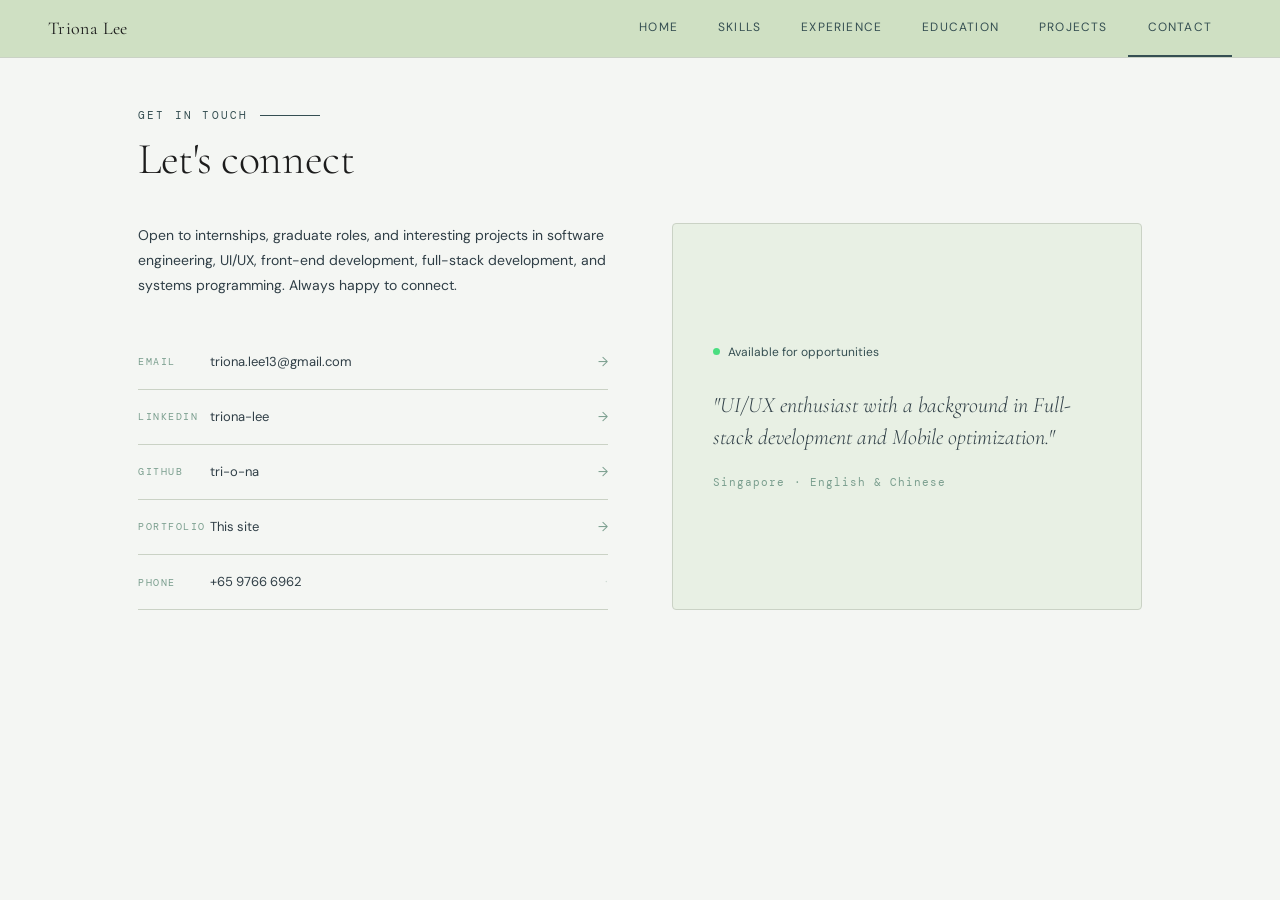
==== contact.html @ 67d2eb6a "Created website with all my portfolio details" ====
<!DOCTYPE html>
<html lang="en">
<head>
<meta charset="UTF-8">
<meta name="viewport" content="width=device-width, initial-scale=1.0">
<title>Contact | Triona Lee</title>
<link rel="preconnect" href="https://fonts.googleapis.com">
<link href="https://fonts.googleapis.com/css2?family=Cormorant+Garamond:ital,wght@0,300;0,400;0,600;1,300;1,400&family=DM+Sans:wght@300;400;500&family=DM+Mono:wght@400&display=swap" rel="stylesheet">
<link rel="stylesheet" href="assets/css/base.css">
<link rel="stylesheet" href="assets/css/contact.css">
</head>
<body>
<nav>
  <a class="nav-logo" href="index.html">Triona Lee</a>
  <ul class="nav-tabs">
    <li><a href="index.html">Home</a></li>
    <li><a href="skills.html">Skills</a></li>
    <li><a href="experience.html">Experience</a></li>
    <li><a href="education.html">Education</a></li>
    <li><a href="projects.html">Projects</a></li>
    <li><a class="active" href="contact.html">Contact</a></li>
  </ul>
</nav>

<main class="page page-standalone" id="page-contact">
  <div class="inner-page">
    <div class="section-label">Get in Touch</div>
    <h1 class="section-title">Let's connect</h1>
    <div class="contact-grid">
      <div>
        <p class="contact-intro">Open to internships, graduate roles, and interesting projects in software engineering, UI/UX, front-end development, full-stack development, and systems programming. Always happy to connect.</p>
        <div class="contact-items"></div>
      </div>
      <div class="contact-right">
        <div class="contact-availability">
          <span class="availability-dot"></span>
          Available for opportunities
        </div>
        <div class="contact-quote"></div>
        <div class="contact-location"></div>
      </div>
    </div>
  </div>
</main>

<script src="assets/js/data.js"></script>
<script src="assets/js/render-contact.js"></script>
</body>
</html>
---- assets/css/base.css ----
:root {
  /* ── Core surfaces ───────────────────────────────────────────── */
  --cream: #e8f0e4;           /* sage mist — card/panel backgrounds */
  --warm-white: #f4f6f3;      /* near-white with green tint — page background */

  /* ── Ink / text ──────────────────────────────────────────────── */
  --ink: #1c1c1c;             /* near-black — primary text */
  --ink-soft: #2f3e46;        /* deep teal-slate — body copy */
  --ink-muted: #354f52;       /* forest mid — secondary text, nav links */
  --ink-faint: #7a9e8e;       /* muted sage — timestamps, subtitles */

  /* ── Accents ─────────────────────────────────────────────────── */
  --accent: #354f52;          /* forest teal — primary accent */
  --accent-warm: #52796f;     /* warmer forest green — hover, highlights */
  --accent-light: #cfe0c3;    /* light leaf — hover backgrounds */
  --accent-pale: #e8f0e4;     /* palest sage — chip/tag backgrounds */

  /* ── Borders ─────────────────────────────────────────────────── */
  --border: #cad2c5;          /* sage mist */
  --border-strong: #8ca49a;   /* deeper sage */

  /* ── Extended palette (used in component CSS) ────────────────── */
  --forest-deep: #2f3e46;     /* darkest — hover states, hero right panel */
  --forest-mid: #354f52;      /* primary accent alias */
  --forest-light: #52796f;    /* secondary accent alias */
  --leaf: #cfe0c3;            /* highlight backgrounds */
  --stone: #84a98c;           /* icons, tags, neutral mid-green */

  /* ── Typography ──────────────────────────────────────────────── */
  --serif: 'Cormorant Garamond', Georgia, serif;
  --sans: 'DM Sans', sans-serif;
  --mono: 'DM Mono', monospace;
}

*,
*::before,
*::after {
  box-sizing: border-box;
  margin: 0;
  padding: 0;
}

body {
  display: flex;
  flex-direction: column;
  height: 100vh;
  overflow: hidden;
  background: var(--warm-white);
  color: var(--ink);
  font-family: var(--sans);
  font-size: 15px;
  line-height: 1.7;
  -webkit-font-smoothing: antialiased;
}

nav {
  z-index: 100;
  display: flex;
  align-items: center;
  justify-content: space-between;
  flex-shrink: 0;
  height: 58px;
  padding: 0 48px;
  border-bottom: 1px solid var(--border);
  background: var(--accent-light);
  backdrop-filter: blur(12px);
}

.nav-logo {
  display: inline-flex;
  align-items: center;
  padding: 0;
  border: 0;
  background: none;
  color: var(--ink);
  cursor: pointer;
  font-family: var(--serif);
  font-size: 18px;
  font-weight: 400;
  letter-spacing: 0.02em;
  text-decoration: none;
}

.nav-tabs {
  display: flex;
  gap: 0;
  height: 100%;
  list-style: none;
}

.nav-tabs li {
  display: flex;
  align-items: center;
  height: 100%;
}

.nav-tabs a,
.nav-tabs button {
  display: flex;
  align-items: center;
  height: 100%;
  padding: 0 20px;
  border: 0;
  border-bottom: 2px solid transparent;
  background: none;
  color: var(--ink-muted);
  cursor: pointer;
  font-family: var(--sans);
  font-size: 12px;
  font-weight: 400;
  letter-spacing: 0.1em;
  text-decoration: none;
  text-transform: uppercase;
  transition: color 0.2s, border-color 0.2s;
}

.nav-tabs a:hover,
.nav-tabs button:hover {
  color: var(--forest-light);
}

.nav-tabs a.active,
.nav-tabs button.active {
  color: var(--accent);
  border-bottom-color: var(--accent);
}

.pages {
  position: relative;
  flex: 1;
  overflow: hidden;
}

.page {
  position: absolute;
  inset: 0;
  overflow-y: auto;
  opacity: 0;
  pointer-events: none;
  transform: translateY(10px);
  transition: opacity 0.35s ease, transform 0.35s ease;
}

.page.active {
  opacity: 1;
  pointer-events: all;
  transform: translateY(0);
}

.page-standalone {
  position: relative;
  inset: auto;
  flex: 1;
  min-height: 0;
  overflow-y: auto;
  opacity: 1;
  pointer-events: all;
  transform: none;
  transition: none;
}

.inner-page {
  max-width: 1100px;
  margin: 0 auto;
  padding: 48px;
}

.section-label {
  display: flex;
  align-items: center;
  gap: 12px;
  margin-bottom: 10px;
  color: var(--accent);
  font-family: var(--mono);
  font-size: 11px;
  letter-spacing: 0.2em;
  text-transform: uppercase;
}

.section-label::after {
  content: '';
  flex: 1;
  max-width: 60px;
  height: 1px;
  background: var(--accent);
}

.section-title {
  margin-bottom: 40px;
  color: var(--ink);
  font-family: var(--serif);
  font-size: clamp(30px, 3.5vw, 44px);
  font-weight: 300;
  letter-spacing: -0.01em;
  line-height: 1.1;
}

.page::-webkit-scrollbar {
  width: 4px;
}

.page::-webkit-scrollbar-track {
  background: transparent;
}

.page::-webkit-scrollbar-thumb {
  border-radius: 2px;
  background: var(--border-strong);
}

@media (max-width: 900px) {
  nav {
    gap: 16px;
    padding: 0 20px;
  }

  .nav-tabs {
    overflow-x: auto;
  }

  .nav-tabs a,
  .nav-tabs button {
    padding: 0 12px;
    white-space: nowrap;
  }

  .inner-page {
    padding: 32px 20px;
  }
}
---- assets/css/contact.css ----
.contact-grid {
  display: grid;
  grid-template-columns: 1fr 1fr;
  gap: 64px;
}

.contact-intro {
  margin-bottom: 36px;
  color: var(--ink-soft);
  font-size: 14px;
  line-height: 1.8;
}

.contact-items {
  display: flex;
  flex-direction: column;
}

.contact-item {
  display: flex;
  align-items: center;
  justify-content: space-between;
  padding: 16px 0;
  border-bottom: 1px solid var(--border);
  text-decoration: none;
  transition: padding-right 0.9s;
}

.contact-item:hover {
  padding-right: 6px;
}

.contact-item-static {
  cursor: default;
}

.contact-item-static:hover {
  padding-right: 0;
}

.contact-label {
  width: 72px;
  color: var(--ink-faint);
  font-family: var(--mono);
  font-size: 10px;
  letter-spacing: 0.15em;
  text-transform: uppercase;
}

.contact-value {
  flex: 1;
  color: var(--ink-soft);
  font-size: 13px;
}

.contact-arrow {
  color: var(--ink-faint);
  font-size: 13px;
}

.contact-item:hover .contact-arrow {
  color: var(--accent-warm);
}

.contact-arrow--muted {
  opacity: 0.3;
}

.contact-right {
  display: flex;
  flex-direction: column;
  justify-content: center;
  padding: 40px;
  border: 1px solid var(--border);
  border-radius: 4px;
  background: var(--cream);
}

.contact-availability {
  display: flex;
  align-items: center;
  gap: 8px;
  margin-bottom: 28px;
  color: var(--ink-muted);
  font-size: 12px;
}

.availability-dot {
  width: 7px;
  height: 7px;
  border-radius: 50%;
  background: #4ade80;
  animation: pulse-green 2s ease-in-out infinite;
}

@keyframes pulse-green {
  0%,
  100% {
    box-shadow: 0 0 0 0 rgba(74, 222, 128, 0.5);
  }

  50% {
    box-shadow: 0 0 0 5px rgba(74, 222, 128, 0);
  }
}

.contact-quote {
  margin-bottom: 20px;
  color: var(--ink-soft);
  font-family: var(--serif);
  font-size: 22px;
  font-style: italic;
  font-weight: 300;
  line-height: 1.45;
}

.contact-location {
  color: var(--ink-faint);
  font-family: var(--mono);
  font-size: 10.5px;
  letter-spacing: 0.1em;
}

@media (max-width: 900px) {
  .contact-grid {
    grid-template-columns: 1fr;
  }
}
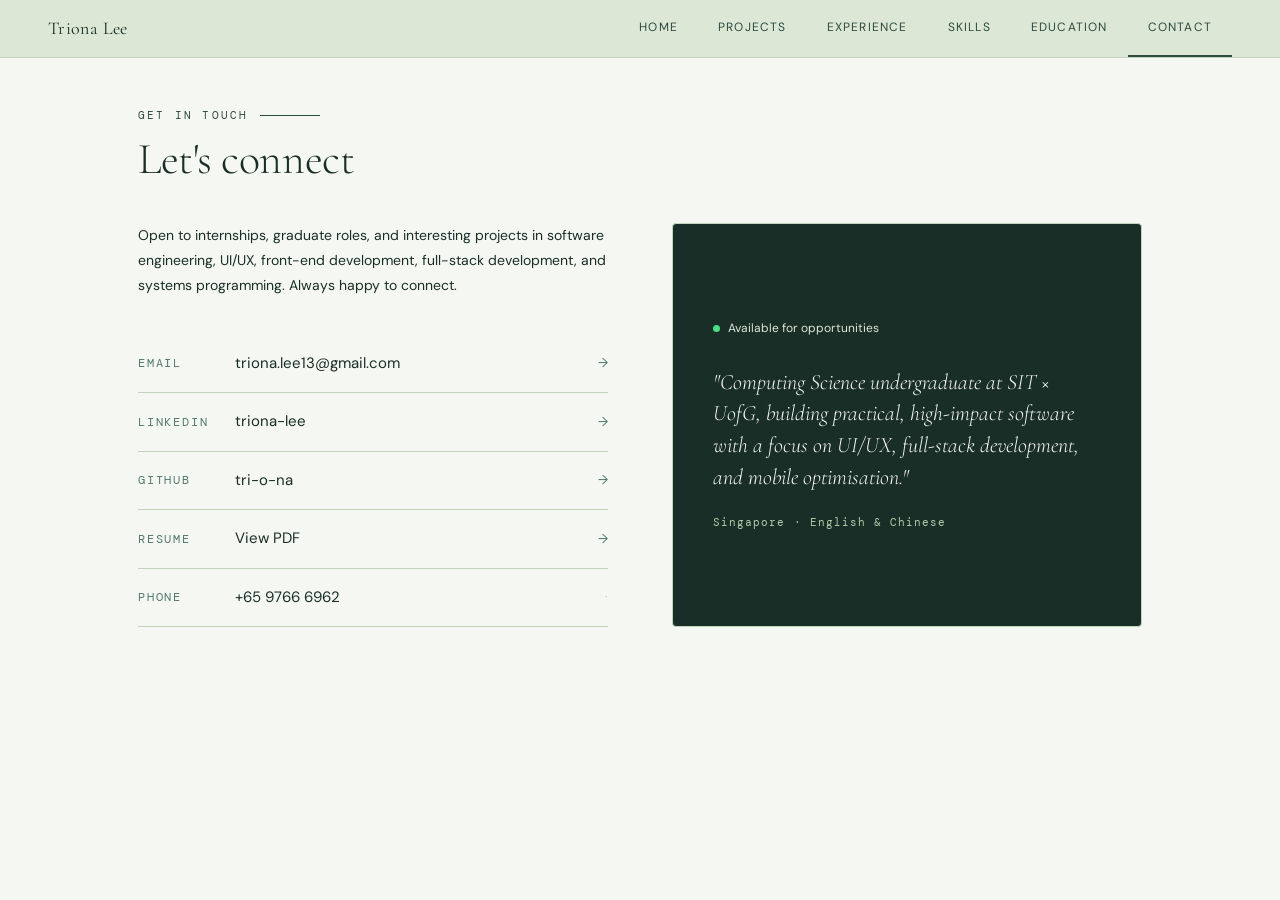
==== commit c15c2f87: "feat: improve recruiter UX and project discoverability - Add role pills (Full-Stack Dev, Mobile Dev," ====
--- a/contact.html
+++ b/contact.html
@@ -4,23 +4,19 @@
 <meta charset="UTF-8">
 <meta name="viewport" content="width=device-width, initial-scale=1.0">
 <title>Contact | Triona Lee</title>
+<meta name="description" content="Get in touch with Triona Lee — open to internships, graduate roles, and software engineering projects. Based in Singapore.">
+<meta property="og:title" content="Contact — Triona Lee">
+<meta property="og:description" content="Get in touch with Triona Lee — open to internships, graduate roles, and software engineering projects. Based in Singapore.">
+<meta property="og:image" content="assets/images/profile.jpg">
+<meta property="og:type" content="website">
 <link rel="preconnect" href="https://fonts.googleapis.com">
+<link rel="icon" type="image/png" href="assets/images/favicon.png">
 <link href="https://fonts.googleapis.com/css2?family=Cormorant+Garamond:ital,wght@0,300;0,400;0,600;1,300;1,400&family=DM+Sans:wght@300;400;500&family=DM+Mono:wght@400&display=swap" rel="stylesheet">
 <link rel="stylesheet" href="assets/css/base.css">
 <link rel="stylesheet" href="assets/css/contact.css">
 </head>
 <body>
-<nav>
-  <a class="nav-logo" href="index.html">Triona Lee</a>
-  <ul class="nav-tabs">
-    <li><a href="index.html">Home</a></li>
-    <li><a href="skills.html">Skills</a></li>
-    <li><a href="experience.html">Experience</a></li>
-    <li><a href="education.html">Education</a></li>
-    <li><a href="projects.html">Projects</a></li>
-    <li><a class="active" href="contact.html">Contact</a></li>
-  </ul>
-</nav>
+<nav id="main-nav"></nav>
 
 <main class="page page-standalone" id="page-contact">
   <div class="inner-page">
@@ -43,7 +39,9 @@
   </div>
 </main>
 
+<noscript><p style="font-family:sans-serif;text-align:center;padding:40px">Please enable JavaScript to view this portfolio.</p></noscript>
 <script src="assets/js/data.js"></script>
 <script src="assets/js/render-contact.js"></script>
+<script src="assets/js/nav-bar.js"></script>
 </body>
 </html>
--- a/assets/css/base.css
+++ b/assets/css/base.css
@@ -1,30 +1,27 @@
 :root {
   /* ── Core surfaces ───────────────────────────────────────────── */
-  --cream: #e8f0e4;           /* sage mist — card/panel backgrounds */
-  --warm-white: #f4f6f3;      /* near-white with green tint — page background */
-
-  /* ── Ink / text ──────────────────────────────────────────────── */
-  --ink: #1c1c1c;             /* near-black — primary text */
-  --ink-soft: #2f3e46;        /* deep teal-slate — body copy */
-  --ink-muted: #354f52;       /* forest mid — secondary text, nav links */
-  --ink-faint: #7a9e8e;       /* muted sage — timestamps, subtitles */
-
-  /* ── Accents ─────────────────────────────────────────────────── */
-  --accent: #354f52;          /* forest teal — primary accent */
-  --accent-warm: #52796f;     /* warmer forest green — hover, highlights */
-  --accent-light: #cfe0c3;    /* light leaf — hover backgrounds */
-  --accent-pale: #e8f0e4;     /* palest sage — chip/tag backgrounds */
-
-  /* ── Borders ─────────────────────────────────────────────────── */
-  --border: #cad2c5;          /* sage mist */
-  --border-strong: #8ca49a;   /* deeper sage */
-
+  --cream: #dce8d5;           /* richer sage — card/panel backgrounds */
+  --warm-white: #f5f7f2;      /* crisp white with subtle green tint — page background */
+ 
+  /* ── Ink / Borders  ──────────────────────────────────────────────── */
+  --ink: #000;             /* deep forest — primary text (richer than before) */
+  --border: #c2d4bb;          /* sage mist — slightly richer */
+ 
   /* ── Extended palette (used in component CSS) ────────────────── */
-  --forest-deep: #2f3e46;     /* darkest — hover states, hero right panel */
-  --forest-mid: #354f52;      /* primary accent alias */
+  --forest-deep: #1a2e28;     /* darkest — hover states, hero right panel */
+  --forest-mid: #2d4a40;      /* primary accent alias */
   --forest-light: #52796f;    /* secondary accent alias */
-  --leaf: #cfe0c3;            /* highlight backgrounds */
-  --stone: #84a98c;           /* icons, tags, neutral mid-green */
+  --leaf: #b5cba8;            /* highlight backgrounds */
+  --stone: #7a9e8e;           /* icons, tags, neutral mid-green */
+
+  /* ── Pastel Rainbow ────────────────────────────────────── */
+  --pastelred:    #f1b3b3;
+  --pastelpink:   #f7c5d2;
+  --pastelorange: #f7c5a0;
+  --pastelyellow: #f9e8a5; 
+  --pastelgreen:  #b8e1c4; 
+  --pastelblue:   #b0d7f5; 
+  --pastelpurple: #d1c1f0; 
 
   /* ── Typography ──────────────────────────────────────────────── */
   --serif: 'Cormorant Garamond', Georgia, serif;
@@ -46,11 +43,18 @@
   height: 100vh;
   overflow: hidden;
   background: var(--warm-white);
-  color: var(--ink);
+  color: var(--forest-deep);
   font-family: var(--sans);
   font-size: 15px;
   line-height: 1.7;
   -webkit-font-smoothing: antialiased;
+}
+
+/* Home page needs to scroll — unlock body */
+body:has(#page-home) {
+  height: auto;
+  min-height: 100vh;
+  overflow-y: auto;
 }
 
 nav {
@@ -62,7 +66,7 @@
   height: 58px;
   padding: 0 48px;
   border-bottom: 1px solid var(--border);
-  background: var(--accent-light);
+  background: var(--cream);
   backdrop-filter: blur(12px);
 }
 
@@ -72,7 +76,7 @@
   padding: 0;
   border: 0;
   background: none;
-  color: var(--ink);
+  color: var(--forest-deep);
   cursor: pointer;
   font-family: var(--serif);
   font-size: 18px;
@@ -103,7 +107,7 @@
   border: 0;
   border-bottom: 2px solid transparent;
   background: none;
-  color: var(--ink-muted);
+  color: var(--forest-mid);
   cursor: pointer;
   font-family: var(--sans);
   font-size: 12px;
@@ -121,8 +125,8 @@
 
 .nav-tabs a.active,
 .nav-tabs button.active {
-  color: var(--accent);
-  border-bottom-color: var(--accent);
+  color: var(--forest-mid);
+  border-bottom-color: var(--forest-mid);
 }
 
 .pages {
@@ -170,7 +174,7 @@
   align-items: center;
   gap: 12px;
   margin-bottom: 10px;
-  color: var(--accent);
+  color: var(--forest-mid);
   font-family: var(--mono);
   font-size: 11px;
   letter-spacing: 0.2em;
@@ -182,12 +186,12 @@
   flex: 1;
   max-width: 60px;
   height: 1px;
-  background: var(--accent);
+  background: var(--forest-mid);
 }
 
 .section-title {
   margin-bottom: 40px;
-  color: var(--ink);
+  color: var(--forest-deep);
   font-family: var(--serif);
   font-size: clamp(30px, 3.5vw, 44px);
   font-weight: 300;
@@ -205,7 +209,7 @@
 
 .page::-webkit-scrollbar-thumb {
   border-radius: 2px;
-  background: var(--border-strong);
+  background: var(--stone);
 }
 
 @media (max-width: 900px) {
@@ -227,4 +231,73 @@
   .inner-page {
     padding: 32px 20px;
   }
+}
+/* ── Mobile nav hamburger ─────────────────────────────────────── */
+.nav-hamburger {
+  display: none;
+  flex-direction: column;
+  justify-content: center;
+  gap: 5px;
+  width: 36px;
+  height: 36px;
+  padding: 4px;
+  border: none;
+  background: none;
+  cursor: pointer;
+  flex-shrink: 0;
+}
+
+.nav-hamburger span {
+  display: block;
+  width: 22px;
+  height: 2px;
+  background: var(--forest-deep);
+  border-radius: 2px;
+  transition: transform 0.25s, opacity 0.2s;
+  transform-origin: center;
+}
+
+/* Animate to X when open */
+.nav-hamburger.open span:nth-child(1) { transform: translateY(7px) rotate(45deg); }
+.nav-hamburger.open span:nth-child(2) { opacity: 0; }
+.nav-hamburger.open span:nth-child(3) { transform: translateY(-7px) rotate(-45deg); }
+
+/* Mobile dropdown menu */
+.nav-mobile-menu {
+  display: none;
+  position: fixed;
+  top: 58px;
+  left: 0;
+  right: 0;
+  background: var(--cream);
+  border-bottom: 1px solid var(--border);
+  z-index: 99;
+  flex-direction: column;
+  padding: 8px 0 16px;
+  box-shadow: 0 8px 24px rgba(47, 62, 70, 0.1);
+}
+
+.nav-mobile-menu.open { display: flex; }
+
+.nav-mobile-menu a {
+  padding: 12px 24px;
+  color: var(--forest-mid);
+  font-family: var(--sans);
+  font-size: 13px;
+  font-weight: 400;
+  letter-spacing: 0.1em;
+  text-decoration: none;
+  text-transform: uppercase;
+  transition: color 0.2s, background 0.2s;
+}
+
+.nav-mobile-menu a:hover,
+.nav-mobile-menu a.active {
+  color: var(--forest-mid);
+  background: rgba(53, 79, 82, 0.06);
+}
+
+@media (max-width: 900px) {
+  .nav-hamburger { display: flex; }
+  .nav-tabs { display: none; }
 }
--- a/assets/css/contact.css
+++ b/assets/css/contact.css
@@ -6,7 +6,7 @@
 
 .contact-intro {
   margin-bottom: 36px;
-  color: var(--ink-soft);
+  color: var(--forest-deep);
   font-size: 14px;
   line-height: 1.8;
 }
@@ -23,7 +23,7 @@
   padding: 16px 0;
   border-bottom: 1px solid var(--border);
   text-decoration: none;
-  transition: padding-right 0.9s;
+  transition: padding-right 0.2s;
 }
 
 .contact-item:hover {
@@ -40,26 +40,27 @@
 
 .contact-label {
   width: 72px;
-  color: var(--ink-faint);
+  color: var(--forest-light);
   font-family: var(--mono);
-  font-size: 10px;
+  font-size: 12px;
   letter-spacing: 0.15em;
   text-transform: uppercase;
+  margin-right: 25px;
 }
 
 .contact-value {
   flex: 1;
-  color: var(--ink-soft);
-  font-size: 13px;
+  color: var(--forest-deep);
+  font-size: 15px;
 }
 
 .contact-arrow {
-  color: var(--ink-faint);
+  color: var(--forest-light);
   font-size: 13px;
 }
 
 .contact-item:hover .contact-arrow {
-  color: var(--accent-warm);
+  color: var(--forest-light);
 }
 
 .contact-arrow--muted {
@@ -73,7 +74,7 @@
   padding: 40px;
   border: 1px solid var(--border);
   border-radius: 4px;
-  background: var(--cream);
+  background: var(--forest-deep);
 }
 
 .contact-availability {
@@ -81,7 +82,7 @@
   align-items: center;
   gap: 8px;
   margin-bottom: 28px;
-  color: var(--ink-muted);
+  color: var(--cream);
   font-size: 12px;
 }
 
@@ -106,7 +107,7 @@
 
 .contact-quote {
   margin-bottom: 20px;
-  color: var(--ink-soft);
+  color: var(--warm-white);
   font-family: var(--serif);
   font-size: 22px;
   font-style: italic;
@@ -115,7 +116,7 @@
 }
 
 .contact-location {
-  color: var(--ink-faint);
+  color: var(--leaf);
   font-family: var(--mono);
   font-size: 10.5px;
   letter-spacing: 0.1em;
@@ -125,4 +126,8 @@
   .contact-grid {
     grid-template-columns: 1fr;
   }
+
+  .contact-right {
+    padding: 24px;
+  }
 }
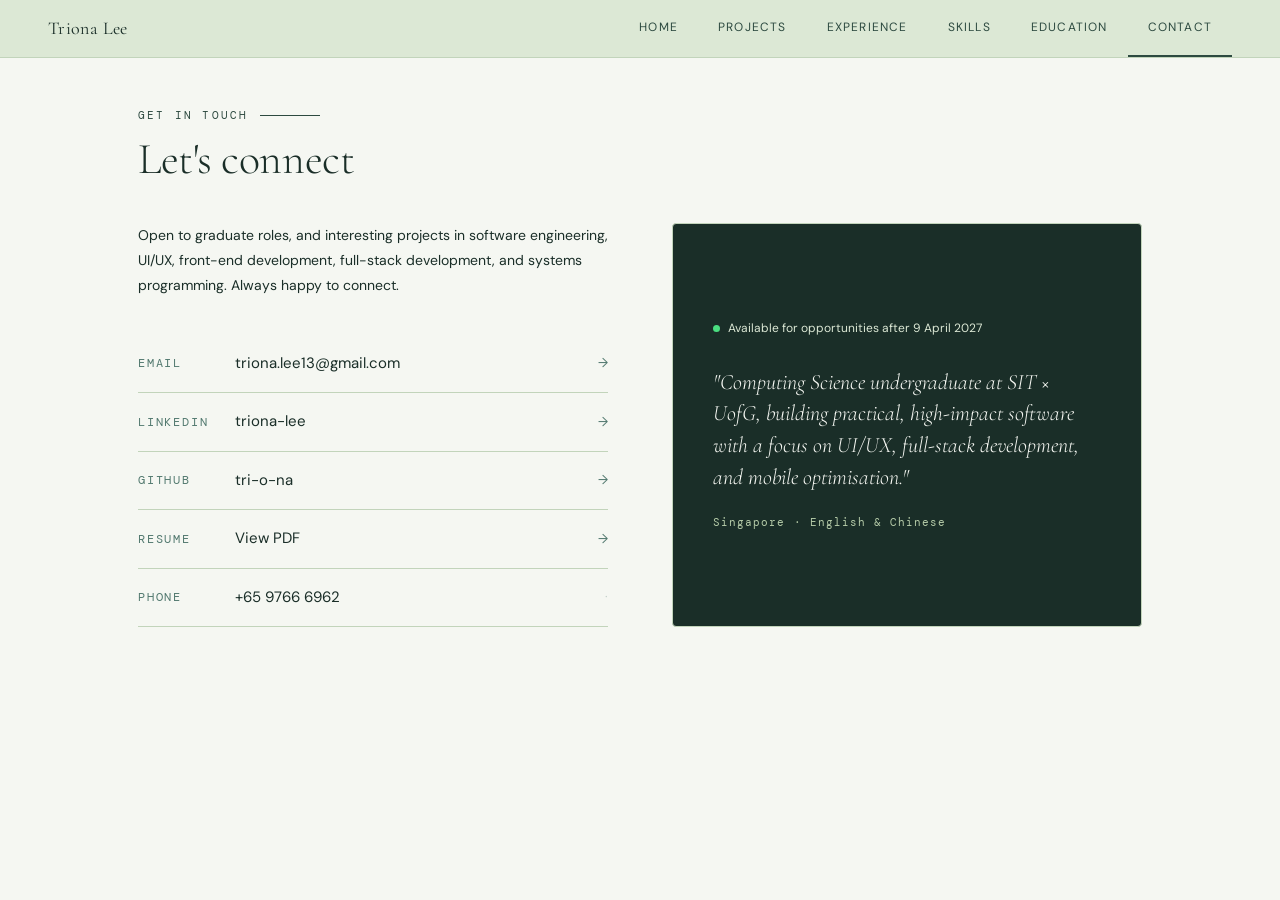
==== commit fd0ca10b: "data: updated availability, removed internship period" ====
--- a/contact.html
+++ b/contact.html
@@ -4,9 +4,9 @@
 <meta charset="UTF-8">
 <meta name="viewport" content="width=device-width, initial-scale=1.0">
 <title>Contact | Triona Lee</title>
-<meta name="description" content="Get in touch with Triona Lee — open to internships, graduate roles, and software engineering projects. Based in Singapore.">
+<meta name="description" content="Get in touch with Triona Lee — open to graduate roles, and software engineering projects. Based in Singapore.">
 <meta property="og:title" content="Contact — Triona Lee">
-<meta property="og:description" content="Get in touch with Triona Lee — open to internships, graduate roles, and software engineering projects. Based in Singapore.">
+<meta property="og:description" content="Get in touch with Triona Lee — open to graduate roles, and software engineering projects. Based in Singapore.">
 <meta property="og:image" content="assets/images/profile.jpg">
 <meta property="og:type" content="website">
 <link rel="preconnect" href="https://fonts.googleapis.com">
@@ -24,13 +24,13 @@
     <h1 class="section-title">Let's connect</h1>
     <div class="contact-grid">
       <div>
-        <p class="contact-intro">Open to internships, graduate roles, and interesting projects in software engineering, UI/UX, front-end development, full-stack development, and systems programming. Always happy to connect.</p>
+        <p class="contact-intro">Open to graduate roles, and interesting projects in software engineering, UI/UX, front-end development, full-stack development, and systems programming. Always happy to connect.</p>
         <div class="contact-items"></div>
       </div>
       <div class="contact-right">
         <div class="contact-availability">
           <span class="availability-dot"></span>
-          Available for opportunities
+          Available for opportunities after 9 April 2027
         </div>
         <div class="contact-quote"></div>
         <div class="contact-location"></div>
--- a/assets/css/base.css
+++ b/assets/css/base.css
@@ -4,24 +4,26 @@
   --warm-white: #f5f7f2;      /* crisp white with subtle green tint — page background */
  
   /* ── Ink / Borders  ──────────────────────────────────────────────── */
-  --ink: #000;             /* deep forest — primary text (richer than before) */
+  --ink: #000;             
   --border: #c2d4bb;          /* sage mist — slightly richer */
  
   /* ── Extended palette (used in component CSS) ────────────────── */
   --forest-deep: #1a2e28;     /* darkest — hover states, hero right panel */
   --forest-mid: #2d4a40;      /* primary accent alias */
   --forest-light: #52796f;    /* secondary accent alias */
+  --stone: #7a9e8e;           /* icons, tags, neutral mid-green */
   --leaf: #b5cba8;            /* highlight backgrounds */
-  --stone: #7a9e8e;           /* icons, tags, neutral mid-green */
+  --dark-cream: #CFDEC8;      /* darker cream for borders */
 
   /* ── Pastel Rainbow ────────────────────────────────────── */
+  --pastelpurple: #d1c1f0; 
   --pastelred:    #f1b3b3;
   --pastelpink:   #f7c5d2;
   --pastelorange: #f7c5a0;
   --pastelyellow: #f9e8a5; 
   --pastelgreen:  #b8e1c4; 
   --pastelblue:   #b0d7f5; 
-  --pastelpurple: #d1c1f0; 
+  --pastelmauve:  #e8b8e8;
 
   /* ── Typography ──────────────────────────────────────────────── */
   --serif: 'Cormorant Garamond', Georgia, serif;
